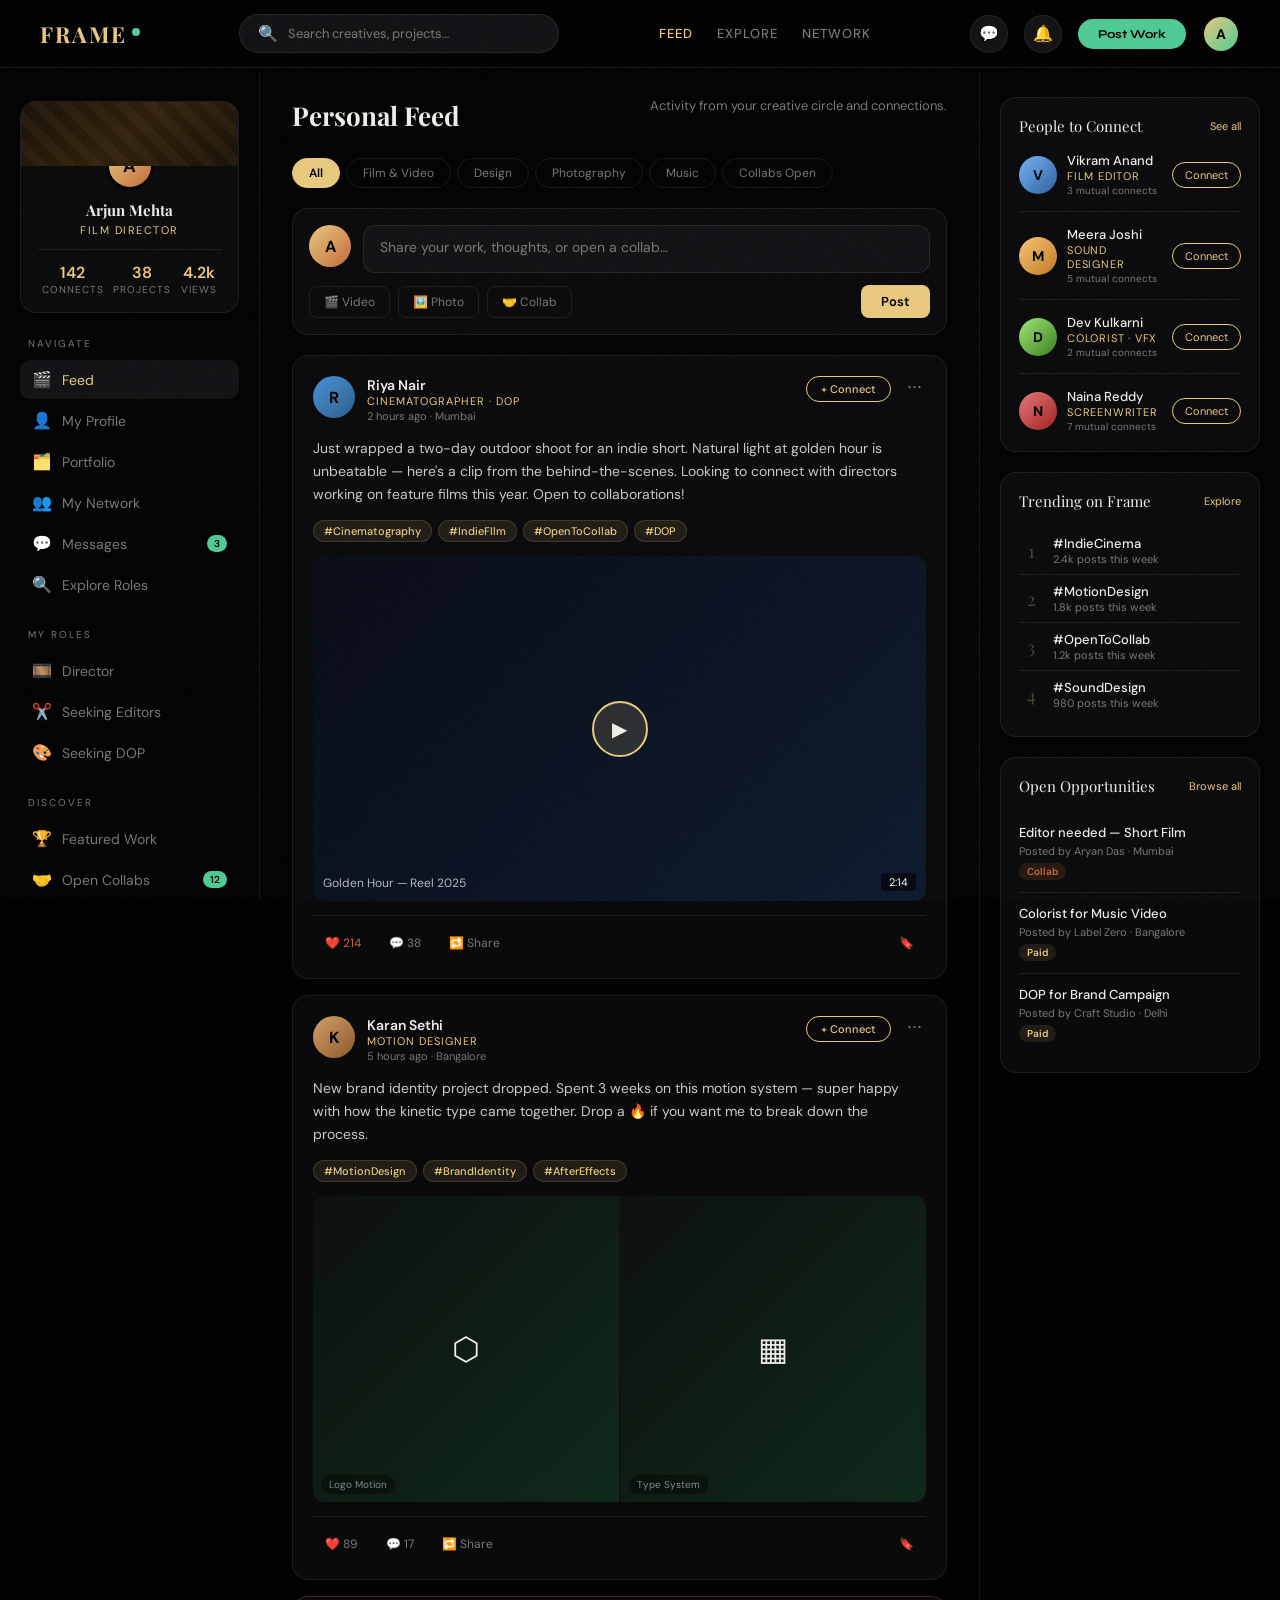
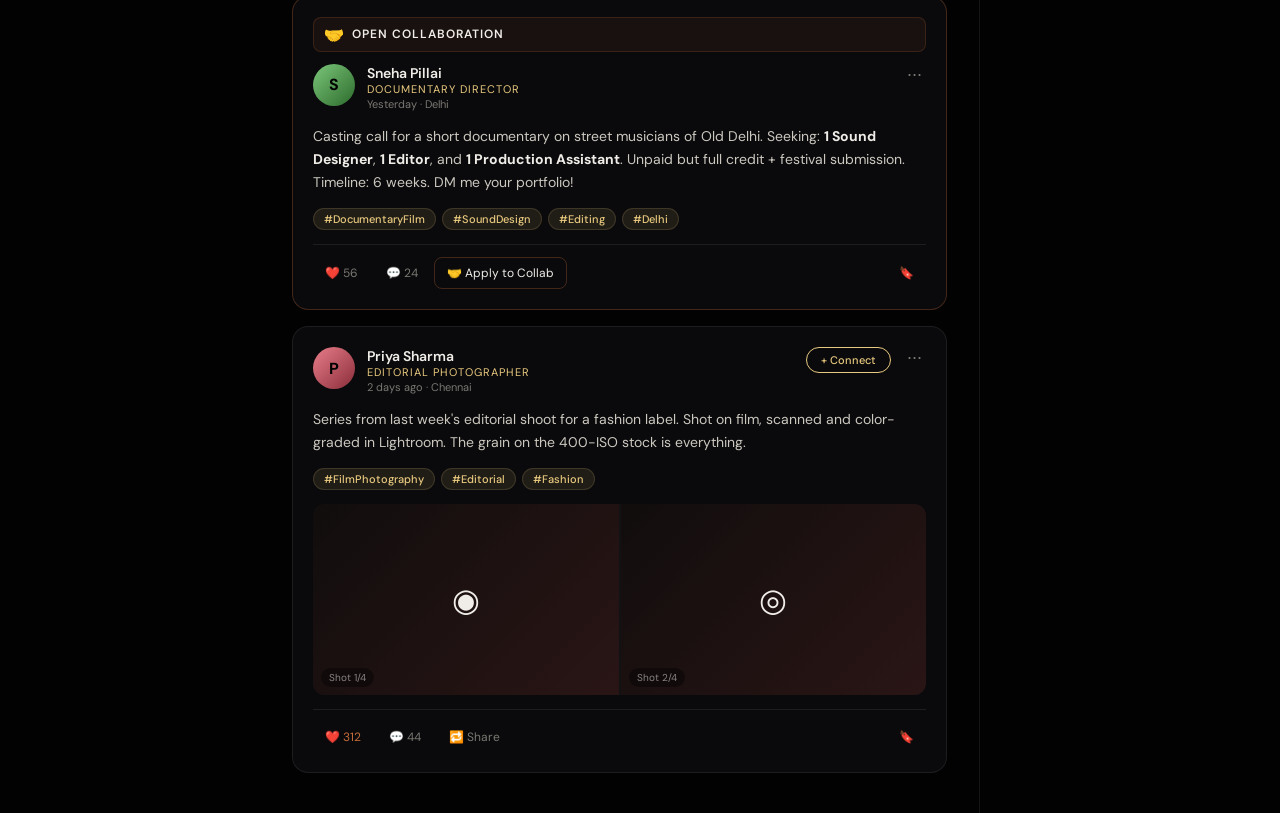
==== index.html @ fbd568b7 "Integrated unified HUD across Explore and Network pages, removed casting feature, and fixed visibili" ====
<!DOCTYPE html>
<html lang="en">
<head>
<meta charset="UTF-8">
<meta name="viewport" content="width=device-width, initial-scale=1.0">
    <title>Frame — Creative Network</title>
    
    <!-- Core Styles -->
    <link rel="stylesheet" href="css/global.css">
    <link rel="stylesheet" href="css/components/nav.css">
    <link rel="stylesheet" href="css/pages/index.css">
</head>
<body>

    <!-- Dynamic Navigation -->
    <div id="nav-placeholder"></div>

<!-- APP LAYOUT -->
<div class="app">

  <!-- LEFT SIDEBAR -->
  <aside class="sidebar">
    <div class="profile-card">
      <div class="profile-banner"></div>
      <div class="profile-info">
        <div class="profile-avatar-wrap">
          <div class="profile-avatar">A</div>
        </div>
        <div class="profile-name">Arjun Mehta</div>
        <div class="profile-role">Film Director</div>
        <div class="profile-stats">
          <div class="stat">
            <div class="stat-num">142</div>
            <div class="stat-label">Connects</div>
          </div>
          <div class="stat">
            <div class="stat-num">38</div>
            <div class="stat-label">Projects</div>
          </div>
          <div class="stat">
            <div class="stat-num">4.2k</div>
            <div class="stat-label">Views</div>
          </div>
        </div>
      </div>
    </div>

    <div class="sidebar-section">
      <div class="sidebar-title">Navigate</div>
      <div class="nav-link active"><span class="icon">🎬</span> Feed</div>
      <a href="profile-portfolio.html" class="nav-link"><span class="icon">👤</span> My Profile</a>
      <a href="explore.html" class="nav-link"><span class="icon">🗂️</span> Portfolio</a>
      <a href="network.html" class="nav-link"><span class="icon">👥</span> My Network</a>
      <a href="messages.html" class="nav-link"><span class="icon">💬</span> Messages <span class="badge">3</span></a>
      <a href="explore.html" class="nav-link"><span class="icon">🔍</span> Explore Roles</a>
    </div>

    <div class="sidebar-section">
      <div class="sidebar-title">My Roles</div>
      <div class="nav-link"><span class="icon">🎞️</span> Director</div>
      <div class="nav-link"><span class="icon">✂️</span> Seeking Editors</div>
      <div class="nav-link"><span class="icon">🎨</span> Seeking DOP</div>
    </div>

    <div class="sidebar-section">
      <div class="sidebar-title">Discover</div>
      <div class="nav-link"><span class="icon">🏆</span> Featured Work</div>
      <div class="nav-link"><span class="icon">🤝</span> Open Collabs <span class="badge">12</span></div>
      <div class="nav-link"><span class="icon">🌐</span> Communities</div>
    </div>
  </aside>

  <!-- MAIN FEED -->
  <main class="feed">
    <div class="feed-header">
      <h2 class="feed-title syne">Personal Feed</h2>
      <p class="feed-subtitle">Activity from your creative circle and connections.</p>
    </div>

    <div class="feed-filters">
      <button class="filter-btn active">All</button>
      <button class="filter-btn">Film & Video</button>
      <button class="filter-btn">Design</button>
      <button class="filter-btn">Photography</button>
      <button class="filter-btn">Music</button>
      <button class="filter-btn">Collabs Open</button>
    </div>

    <!-- COMPOSE -->
    <div class="compose-box">
      <div class="compose-top">
        <div class="post-avatar" style="background: linear-gradient(135deg, #e8c97e, #c46b3a);">A</div>
        <textarea class="compose-input" placeholder="Share your work, thoughts, or open a collab…"></textarea>
      </div>
      <div class="compose-actions">
        <button class="compose-action">🎬 Video</button>
        <button class="compose-action">🖼️ Photo</button>
        <button class="compose-action">🤝 Collab</button>
        <button class="post-btn">Post</button>
      </div>
    </div>

    <!-- POST 1 — Video -->
    <div class="post-card" style="animation-delay: 0.05s">
      <div class="post-header">
        <div class="post-avatar" style="background: linear-gradient(135deg, #4a90d9, #2c5f8a);">R</div>
        <div class="post-meta">
          <div class="post-author">Riya Nair</div>
          <div class="post-role">Cinematographer · DOP</div>
          <div class="post-time">2 hours ago · Mumbai</div>
        </div>
        <button class="connect-btn-sm">+ Connect</button>
        <button class="post-more">···</button>
      </div>
      <div class="post-text">
        Just wrapped a two-day outdoor shoot for an indie short. Natural light at golden hour is unbeatable — here's a clip from the behind-the-scenes. Looking to connect with directors working on feature films this year. Open to collaborations!
      </div>
      <div class="post-tags">
        <span class="tag">#Cinematography</span>
        <span class="tag">#IndieFIlm</span>
        <span class="tag">#OpenToCollab</span>
        <span class="tag">#DOP</span>
      </div>
      <div class="post-media">
        <div class="video-preview">
          <div class="play-btn">▶</div>
          <div class="video-duration">2:14</div>
          <div class="video-title">Golden Hour — Reel 2025</div>
        </div>
      </div>
      <div class="post-actions">
        <button class="action-btn liked">❤️ 214</button>
        <button class="action-btn">💬 38</button>
        <button class="action-btn">🔁 Share</button>
        <button class="action-btn" style="margin-left:auto">🔖</button>
      </div>
    </div>

    <!-- POST 2 — Photo grid -->
    <div class="post-card" style="animation-delay: 0.1s">
      <div class="post-header">
        <div class="post-avatar" style="background: linear-gradient(135deg, #d4a06a, #8b5a2b);">K</div>
        <div class="post-meta">
          <div class="post-author">Karan Sethi</div>
          <div class="post-role">Motion Designer</div>
          <div class="post-time">5 hours ago · Bangalore</div>
        </div>
        <button class="connect-btn-sm">+ Connect</button>
        <button class="post-more">···</button>
      </div>
      <div class="post-text">
        New brand identity project dropped. Spent 3 weeks on this motion system — super happy with how the kinetic type came together. Drop a 🔥 if you want me to break down the process.
      </div>
      <div class="post-tags">
        <span class="tag">#MotionDesign</span>
        <span class="tag">#BrandIdentity</span>
        <span class="tag">#AfterEffects</span>
      </div>
      <div class="post-media">
        <div class="media-grid-2">
          <div class="media-item design" style="aspect-ratio:1">
            <span>⬡</span>
            <span class="media-label">Logo Motion</span>
          </div>
          <div class="media-item design" style="aspect-ratio:1">
            <span>▦</span>
            <span class="media-label">Type System</span>
          </div>
        </div>
      </div>
      <div class="post-actions">
        <button class="action-btn">❤️ 89</button>
        <button class="action-btn">💬 17</button>
        <button class="action-btn">🔁 Share</button>
        <button class="action-btn" style="margin-left:auto">🔖</button>
      </div>
    </div>

    <!-- POST 3 — Collab Call -->
    <div class="post-card" style="animation-delay: 0.15s; border-color: rgba(196,107,58,0.3);">
      <div style="display:flex; align-items:center; gap:8px; margin-bottom:12px; padding: 6px 10px; background: rgba(196,107,58,0.08); border-radius: 8px; border: 1px solid rgba(196,107,58,0.2);">
        <span>🤝</span>
        <span style="font-size:12px; color: var(--accent2); font-weight:600; text-transform:uppercase; letter-spacing:1px;">Open Collaboration</span>
      </div>
      <div class="post-header">
        <div class="post-avatar" style="background: linear-gradient(135deg, #7bc67a, #2d6b2c);">S</div>
        <div class="post-meta">
          <div class="post-author">Sneha Pillai</div>
          <div class="post-role">Documentary Director</div>
          <div class="post-time">Yesterday · Delhi</div>
        </div>
        <button class="post-more">···</button>
      </div>
      <div class="post-text">
        Casting call for a short documentary on street musicians of Old Delhi. Seeking: <strong style="color:var(--text)">1 Sound Designer</strong>, <strong style="color:var(--text)">1 Editor</strong>, and <strong style="color:var(--text)">1 Production Assistant</strong>. Unpaid but full credit + festival submission. Timeline: 6 weeks. DM me your portfolio!
      </div>
      <div class="post-tags">
        <span class="tag">#DocumentaryFilm</span>
        <span class="tag">#SoundDesign</span>
        <span class="tag">#Editing</span>
        <span class="tag">#Delhi</span>
      </div>
      <div class="post-actions">
        <button class="action-btn">❤️ 56</button>
        <button class="action-btn">💬 24</button>
        <button class="action-btn" style="color: var(--accent2); border: 1px solid rgba(196,107,58,0.3); border-radius:8px;">🤝 Apply to Collab</button>
        <button class="action-btn" style="margin-left:auto">🔖</button>
      </div>
    </div>

    <!-- POST 4 — Photo -->
    <div class="post-card" style="animation-delay: 0.2s">
      <div class="post-header">
        <div class="post-avatar" style="background: linear-gradient(135deg, #e87e8a, #8b2d3a);">P</div>
        <div class="post-meta">
          <div class="post-author">Priya Sharma</div>
          <div class="post-role">Editorial Photographer</div>
          <div class="post-time">2 days ago · Chennai</div>
        </div>
        <button class="connect-btn-sm">+ Connect</button>
        <button class="post-more">···</button>
      </div>
      <div class="post-text">
        Series from last week's editorial shoot for a fashion label. Shot on film, scanned and color-graded in Lightroom. The grain on the 400-ISO stock is everything.
      </div>
      <div class="post-tags">
        <span class="tag">#FilmPhotography</span>
        <span class="tag">#Editorial</span>
        <span class="tag">#Fashion</span>
      </div>
      <div class="post-media">
        <div class="media-grid-2">
          <div class="media-item photo"><span>◉</span><span class="media-label">Shot 1/4</span></div>
          <div class="media-item photo"><span>◎</span><span class="media-label">Shot 2/4</span></div>
        </div>
      </div>
      <div class="post-actions">
        <button class="action-btn liked">❤️ 312</button>
        <button class="action-btn">💬 44</button>
        <button class="action-btn">🔁 Share</button>
        <button class="action-btn" style="margin-left:auto">🔖</button>
      </div>
    </div>

  </main>

  <!-- RIGHT PANEL -->
  <aside class="right-panel">

    <!-- Suggested Connections -->
    <div class="panel-card">
      <div class="panel-title">
        People to Connect <a>See all</a>
      </div>

      <div class="suggest-item">
        <div class="suggest-avatar" style="background: linear-gradient(135deg, #78b4f5, #2c5fa0);">V</div>
        <div class="suggest-info">
          <div class="suggest-name">Vikram Anand</div>
          <div class="suggest-role">Film Editor</div>
          <div class="suggest-mutual">3 mutual connects</div>
        </div>
        <button class="connect-btn">Connect</button>
      </div>

      <div class="suggest-item">
        <div class="suggest-avatar" style="background: linear-gradient(135deg, #f5c878, #c47820);">M</div>
        <div class="suggest-info">
          <div class="suggest-name">Meera Joshi</div>
          <div class="suggest-role">Sound Designer</div>
          <div class="suggest-mutual">5 mutual connects</div>
        </div>
        <button class="connect-btn">Connect</button>
      </div>

      <div class="suggest-item">
        <div class="suggest-avatar" style="background: linear-gradient(135deg, #a0e878, #3a8020);">D</div>
        <div class="suggest-info">
          <div class="suggest-name">Dev Kulkarni</div>
          <div class="suggest-role">Colorist · VFX</div>
          <div class="suggest-mutual">2 mutual connects</div>
        </div>
        <button class="connect-btn">Connect</button>
      </div>

      <div class="suggest-item">
        <div class="suggest-avatar" style="background: linear-gradient(135deg, #e87878, #a02020);">N</div>
        <div class="suggest-info">
          <div class="suggest-name">Naina Reddy</div>
          <div class="suggest-role">Screenwriter</div>
          <div class="suggest-mutual">7 mutual connects</div>
        </div>
        <button class="connect-btn">Connect</button>
      </div>

    </div>

    <!-- Trending -->
    <div class="panel-card">
      <div class="panel-title">
        Trending on Frame <a>Explore</a>
      </div>

      <div class="trend-item">
        <div class="trend-num">1</div>
        <div class="trend-info">
          <div class="trend-tag">#IndieCinema</div>
          <div class="trend-count">2.4k posts this week</div>
        </div>
      </div>
      <div class="trend-item">
        <div class="trend-num">2</div>
        <div class="trend-info">
          <div class="trend-tag">#MotionDesign</div>
          <div class="trend-count">1.8k posts this week</div>
        </div>
      </div>
      <div class="trend-item">
        <div class="trend-num">3</div>
        <div class="trend-info">
          <div class="trend-tag">#OpenToCollab</div>
          <div class="trend-count">1.2k posts this week</div>
        </div>
      </div>
      <div class="trend-item">
        <div class="trend-num">4</div>
        <div class="trend-info">
          <div class="trend-tag">#SoundDesign</div>
          <div class="trend-count">980 posts this week</div>
        </div>
      </div>
    </div>

    <!-- Opportunities -->
    <div class="panel-card">
      <div class="panel-title">
        Open Opportunities <a>Browse all</a>
      </div>

      <div class="opp-item">
        <div class="opp-title">Editor needed — Short Film</div>
        <div class="opp-meta">Posted by Aryan Das · Mumbai</div>
        <span class="opp-badge collab">Collab</span>
      </div>
      <div class="opp-item">
        <div class="opp-title">Colorist for Music Video</div>
        <div class="opp-meta">Posted by Label Zero · Bangalore</div>
        <span class="opp-badge hire">Paid</span>
      </div>
      <div class="opp-item">
        <div class="opp-title">DOP for Brand Campaign</div>
        <div class="opp-meta">Posted by Craft Studio · Delhi</div>
        <span class="opp-badge hire">Paid</span>
      </div>

    </div>

  </aside>

</div>

<script>
  // Filter buttons
  document.querySelectorAll('.filter-btn').forEach(btn => {
    btn.addEventListener('click', () => {
      document.querySelectorAll('.filter-btn').forEach(b => b.classList.remove('active'));
      btn.classList.add('active');
    });
  });

  // Connect buttons
  document.querySelectorAll('.connect-btn, .connect-btn-sm').forEach(btn => {
    btn.addEventListener('click', function() {
      if (this.textContent.trim() === 'Connect' || this.textContent.trim() === '+ Connect') {
        this.textContent = '✓ Connected';
        this.style.background = 'rgba(232,201,126,0.1)';
        this.style.color = 'var(--accent)';
        this.style.cursor = 'default';
      }
    });
  });

  // Like buttons
  document.querySelectorAll('.action-btn').forEach(btn => {
    if (btn.textContent.includes('❤️')) {
      btn.addEventListener('click', function() {
        this.classList.toggle('liked');
      });
    }
  });

  // Compose expand
  document.querySelector('.compose-input').addEventListener('focus', function() {
    this.style.height = '80px';
  });

  // Nav links
  document.querySelectorAll('.nav-link').forEach(link => {
    link.addEventListener('click', function() {
      document.querySelectorAll('.nav-link').forEach(l => l.classList.remove('active'));
      this.classList.add('active');
    });
  });
</script>
    <!-- Scripts -->
    <script src="js/components.js"></script>
</body>
</html>
---- css/global.css ----
/* Frame Global Styles — Cinematic Anti-Gravity Aesthetic */

@import url('https://fonts.googleapis.com/css2?family=Playfair+Display:ital,wght@0,400;0,700;1,400&family=DM+Sans:wght@300;400;500;600&family=Syne:wght@400;500;600;700&display=swap');

:root {
    /* Color Palette */
    --bg: #020203;
    --surface: #0a0a0c;
    --surface-light: #121215;
    --accent: #e8c97e; /* Gold */
    --accent-dim: rgba(232, 201, 126, 0.1);
    --accent-alt: #4ecb94; /* Emerald */
    --border: rgba(255, 255, 255, 0.08);
    --text: #f0ede8;
    --text-muted: #7a7872;
    
    /* Effects */
    --glass: rgba(2, 2, 3, 0.7);
    --blur: blur(20px);
}

* {
    margin: 0;
    padding: 0;
    box-sizing: border-box;
}

html {
    scroll-behavior: smooth;
    background-color: var(--bg);
}

body {
    font-family: 'DM Sans', sans-serif;
    background: var(--bg);
    color: var(--text);
    min-height: 100vh;
    overflow-x: hidden;
}

/* Global Noise Overlay */
body::before {
    content: "";
    position: fixed;
    top: 0;
    left: 0;
    width: 100vw;
    height: 100vh;
    background-image: url("data:image/svg+xml,%3Csvg viewBox='0 0 400 400' xmlns='http://www.w3.org/2000/svg'%3E%3Cfilter id='noiseFilter'%3E%3CfeTurbulence type='fractalNoise' baseFrequency='0.8' numOctaves='3' stitchTiles='stitch'/%3E%3C/filter%3E%3Crect width='100%25' height='100%25' filter='url(%23noiseFilter)'/%3E%3C/svg%3E");
    opacity: 0.03;
    pointer-events: none;
    z-index: 10000;
}

/* Typography Helpers */
h1, h2, h3, .logo {
    font-family: 'Playfair Display', serif;
}

.syne {
    font-family: 'Syne', sans-serif;
}

/* Scrollbar */
::-webkit-scrollbar {
    width: 6px;
}

::-webkit-scrollbar-track {
    background: transparent;
}

::-webkit-scrollbar-thumb {
    background: var(--border);
    border-radius: 10px;
}

::-webkit-scrollbar-thumb:hover {
    background: var(--text-muted);
}
---- css/components/nav.css ----
/* Frame Navigation Styles — Cinematic Anti-Gravity Aesthetic */

.glass-nav {
    position: fixed;
    top: 0;
    left: 0;
    right: 0;
    z-index: 1000;
    padding: 14px 40px;
    background: var(--glass);
    backdrop-filter: var(--blur);
    -webkit-backdrop-filter: var(--blur);
    border-bottom: 1px solid var(--border);
    transition: all 0.3s ease;
}

.nav-container {
    max-width: 1400px;
    margin: 0 auto;
    display: flex;
    align-items: center;
    justify-content: space-between;
}

.logo {
    font-size: 22px;
    font-weight: 700;
    color: var(--accent);
    text-decoration: none;
    letter-spacing: 2px;
    text-transform: uppercase;
    display: flex;
    align-items: center;
    font-family: 'Playfair Display', serif;
}

.logo span {
    width: 8px;
    height: 8px;
    background: var(--accent-alt);
    border-radius: 50%;
    margin-left: 5px;
    margin-bottom: 3px;
}

.nav-search {
    display: flex;
    align-items: center;
    gap: 10px;
    background: var(--surface-light);
    border: 1px solid var(--border);
    border-radius: 100px;
    padding: 8px 18px;
    width: 320px;
    transition: all 0.3s ease;
}

.nav-search:focus-within {
    border-color: var(--accent);
    width: 380px;
}

.nav-search input {
    background: none;
    border: none;
    outline: none;
    color: var(--text);
    font-family: 'DM Sans', sans-serif;
    font-size: 13px;
    width: 100%;
}

.nav-search input::placeholder {
    color: var(--text-muted);
}

.nav-links {
    display: flex;
    gap: 24px;
}

.nav-item {
    text-decoration: none;
    color: var(--text-muted);
    font-size: 13px;
    font-weight: 500;
    transition: all 0.3s ease;
    letter-spacing: 1px;
    text-transform: uppercase;
}

.nav-item:hover, .nav-item.active {
    color: var(--text);
}

.nav-item.active {
    color: var(--accent);
}

.nav-actions {
    display: flex;
    align-items: center;
    gap: 16px;
}

.nav-icon {
    width: 38px;
    height: 38px;
    border-radius: 50%;
    background: var(--surface-light);
    border: 1px solid var(--border);
    display: flex;
    align-items: center;
    justify-content: center;
    cursor: pointer;
    transition: all 0.2s;
    font-size: 16px;
}

.nav-icon:hover {
    border-color: var(--accent);
    transform: translateY(-2px);
}

.btn-primary {
    padding: 8px 20px;
    background: var(--accent-alt);
    color: #000;
    border: none;
    border-radius: 100px;
    font-family: 'Syne', sans-serif;
    font-size: 12px;
    font-weight: 700;
    cursor: pointer;
    transition: all 0.2s;
}

.btn-primary:hover {
    opacity: 0.9;
    transform: scale(1.02);
}

.avatar-sm {
    width: 38px;
    height: 38px;
    border-radius: 50%;
    background: linear-gradient(135deg, var(--accent), var(--accent-alt));
    border: 2px solid var(--bg);
    display: flex;
    align-items: center;
    justify-content: center;
    font-size: 14px;
    font-weight: 700;
    color: #000;
    cursor: pointer;
}

@media (max-width: 1100px) {
    .nav-search {
        width: 200px;
    }
}

@media (max-width: 850px) {
    .nav-links {
        display: none;
    }
    .nav-search {
        display: none;
    }
}

@media (max-width: 480px) {
    .glass-nav {
        padding: 12px 20px;
    }
    .btn-primary {
        display: none;
    }
}
---- css/pages/index.css ----
/* InFrame Index Page Styles */

.app {
    display: grid;
    grid-template-columns: 260px 1fr 300px;
    gap: 0;
    max-width: 1400px;
    margin: 0 auto;
    padding-top: 73px;
    min-height: 100vh;
}

/* LEFT SIDEBAR */
.sidebar {
    padding: 28px 20px;
    border-right: 1px solid var(--border);
    position: sticky;
    top: 73px;
    height: calc(100vh - 73px);
    overflow-y: auto;
}

.profile-card {
    background: var(--surface);
    border: 1px solid var(--border);
    border-radius: 16px;
    overflow: hidden;
    margin-bottom: 24px;
}

.profile-banner {
    height: 64px;
    background: linear-gradient(135deg, #1a1208, #2d1f0a, #1a1208);
    position: relative;
    overflow: hidden;
}

.profile-banner::after {
    content: '';
    position: absolute;
    inset: 0;
    background: repeating-linear-gradient(
      45deg,
      transparent,
      transparent 10px,
      rgba(232,201,126,0.04) 10px,
      rgba(232,201,126,0.04) 20px
    );
}

.profile-info {
    padding: 0 16px 16px;
    text-align: center;
}

.profile-avatar-wrap {
    margin-top: -24px;
    margin-bottom: 10px;
}

.profile-avatar {
    width: 48px; height: 48px;
    border-radius: 50%;
    background: linear-gradient(135deg, var(--accent), var(--accent2, #c46b3a));
    display: flex; align-items: center; justify-content: center;
    font-size: 18px; font-weight: 700; color: #000;
    border: 3px solid var(--bg);
    margin: 0 auto;
}

.profile-name {
    font-family: 'Playfair Display', serif;
    font-size: 15px;
    font-weight: 700;
    margin-bottom: 3px;
}

.profile-role {
    font-size: 11px;
    color: var(--accent);
    text-transform: uppercase;
    letter-spacing: 1.5px;
    margin-bottom: 12px;
}

.profile-stats {
    display: flex;
    justify-content: space-around;
    border-top: 1px solid var(--border);
    padding-top: 12px;
    margin-top: 8px;
}

.stat { text-align: center; }
.stat-num { font-size: 16px; font-weight: 600; color: var(--accent); }
.stat-label { font-size: 10px; color: var(--muted, var(--text-muted)); text-transform: uppercase; letter-spacing: 1px; }

.sidebar-section { margin-bottom: 24px; }

.sidebar-title {
    font-size: 10px;
    text-transform: uppercase;
    letter-spacing: 2px;
    color: var(--muted, var(--text-muted));
    margin-bottom: 10px;
    padding-left: 8px;
}

.nav-link {
    display: flex;
    align-items: center;
    gap: 10px;
    padding: 9px 12px;
    border-radius: 10px;
    cursor: pointer;
    transition: all 0.15s;
    font-size: 14px;
    color: var(--muted, var(--text-muted));
    margin-bottom: 2px;
    text-decoration: none;
}

.nav-link:hover, .nav-link.active {
    background: var(--surface-light, #121215);
    color: var(--text);
}

.nav-link.active { color: var(--accent); }
.nav-link .icon { font-size: 16px; width: 20px; text-align: center; }

.badge {
    margin-left: auto;
    background: var(--accent-alt, #4ecb94);
    color: #000;
    font-size: 10px;
    font-weight: 600;
    padding: 2px 7px;
    border-radius: 100px;
}

/* MAIN FEED */
.feed { padding: 24px 32px; border-right: 1px solid var(--border); }

.feed-header {
    display: flex;
    align-items: center;
    justify-content: space-between;
    margin-bottom: 20px;
}

.feed-title {
    font-family: 'Playfair Display', serif;
    font-size: 26px;
    margin-bottom: 4px;
}

.feed-subtitle {
    font-size: 13px;
    color: var(--text-muted);
    margin-bottom: 24px;
}

.feed-filters {
    display: flex;
    gap: 6px;
    margin-bottom: 20px;
}

.filter-btn {
    padding: 6px 16px;
    border-radius: 100px;
    border: 1px solid var(--border);
    background: none;
    color: var(--muted, var(--text-muted));
    font-family: 'DM Sans', sans-serif;
    font-size: 12px;
    cursor: pointer;
    transition: all 0.15s;
}

.filter-btn:hover { border-color: var(--accent); color: var(--accent); }
.filter-btn.active { background: var(--accent); color: #000; border-color: var(--accent); font-weight: 600; }

/* COMPOSE */
.compose-box {
    background: var(--surface);
    border: 1px solid var(--border);
    border-radius: 16px;
    padding: 16px;
    margin-bottom: 20px;
}

.compose-top {
    display: flex;
    gap: 12px;
    align-items: flex-start;
    margin-bottom: 12px;
}

.compose-input {
    flex: 1;
    background: var(--surface-light, #121215);
    border: 1px solid var(--border);
    border-radius: 12px;
    padding: 12px 16px;
    color: var(--text);
    font-family: 'DM Sans', sans-serif;
    font-size: 14px;
    resize: none;
    outline: none;
    height: 48px;
    transition: height 0.2s, border-color 0.2s;
}

.compose-input:focus {
    height: 80px;
    border-color: rgba(232,201,126,0.3);
}

.compose-input::placeholder { color: var(--muted, var(--text-muted)); }

.compose-actions {
    display: flex;
    gap: 8px;
    align-items: center;
}

.compose-action {
    display: flex;
    align-items: center;
    gap: 6px;
    padding: 7px 14px;
    border-radius: 8px;
    border: 1px solid var(--border);
    background: none;
    color: var(--muted, var(--text-muted));
    font-size: 12px;
    font-family: 'DM Sans', sans-serif;
    cursor: pointer;
    transition: all 0.15s;
}

.compose-action:hover { border-color: var(--accent); color: var(--accent); }

.post-btn {
    margin-left: auto;
    padding: 8px 20px;
    border-radius: 8px;
    background: var(--accent);
    border: none;
    color: #000;
    font-family: 'DM Sans', sans-serif;
    font-size: 13px;
    font-weight: 600;
    cursor: pointer;
    transition: opacity 0.15s;
}

.post-btn:hover { opacity: 0.85; }

/* POST CARD */
.post-card {
    background: var(--surface);
    border: 1px solid var(--border);
    border-radius: 16px;
    padding: 20px;
    margin-bottom: 16px;
    transition: border-color 0.2s;
    animation: fadeUp 0.4s ease both;
}

@keyframes fadeUp {
    from { opacity: 0; transform: translateY(16px); }
    to { opacity: 1; transform: translateY(0); }
}

.post-card:hover { border-color: rgba(232,201,126,0.2); }

.post-header {
    display: flex;
    gap: 12px;
    align-items: flex-start;
    margin-bottom: 14px;
}

.post-avatar {
    width: 42px; height: 42px;
    border-radius: 50%;
    flex-shrink: 0;
    display: flex; align-items: center; justify-content: center;
    font-size: 16px; font-weight: 700;
    color: #000;
    cursor: pointer;
}

.post-meta { flex: 1; }

.post-author {
    font-weight: 600;
    font-size: 14px;
    cursor: pointer;
}

.post-author:hover { color: var(--accent); }

.post-role {
    font-size: 11px;
    color: var(--accent);
    text-transform: uppercase;
    letter-spacing: 1px;
}

.post-time { font-size: 11px; color: var(--muted, var(--text-muted)); margin-top: 1px; }

.post-more {
    background: none; border: none; color: var(--muted, var(--text-muted));
    cursor: pointer; font-size: 18px; padding: 0 4px;
}

.connect-btn-sm {
    padding: 5px 14px;
    border-radius: 100px;
    border: 1px solid var(--accent);
    background: none;
    color: var(--accent);
    font-size: 11px;
    font-family: 'DM Sans', sans-serif;
    font-weight: 500;
    cursor: pointer;
    transition: all 0.15s;
    white-space: nowrap;
}

.connect-btn-sm:hover { background: var(--accent); color: #000; }

.post-text {
    font-size: 14px;
    line-height: 1.65;
    color: #ccc8c0;
    margin-bottom: 14px;
}

.post-tags {
    display: flex;
    flex-wrap: wrap;
    gap: 6px;
    margin-bottom: 14px;
}

.tag {
    padding: 3px 10px;
    border-radius: 100px;
    background: var(--accent-dim, rgba(232,201,126,0.1));
    color: var(--accent);
    font-size: 11px;
    font-weight: 500;
    border: 1px solid rgba(232,201,126,0.15);
}

/* MEDIA GRID */
.post-media {
    border-radius: 12px;
    overflow: hidden;
    margin-bottom: 14px;
    background: var(--surface-light, #121215);
}

.media-grid-2 {
    display: grid;
    grid-template-columns: 1fr 1fr;
    gap: 2px;
}

.media-item {
    aspect-ratio: 16/10;
    display: flex;
    align-items: center;
    justify-content: center;
    font-size: 32px;
    position: relative;
    overflow: hidden;
}

.media-item.film { background: linear-gradient(135deg, #0d1117, #1a2035); }
.media-item.photo { background: linear-gradient(135deg, #110d0d, #2a1515); }
.media-item.design { background: linear-gradient(135deg, #0d110f, #0f2a1a); }
.media-item.music { background: linear-gradient(135deg, #12100d, #281e0a); }

.media-label {
    position: absolute;
    bottom: 8px; left: 8px;
    font-size: 10px;
    color: rgba(255,255,255,0.5);
    background: rgba(0,0,0,0.4);
    padding: 3px 8px;
    border-radius: 100px;
}

/* VIDEO PREVIEW */
.video-preview {
    aspect-ratio: 16/9;
    background: linear-gradient(135deg, #080c16, #0d1a2e);
    display: flex;
    align-items: center;
    justify-content: center;
    position: relative;
    cursor: pointer;
}

.play-btn {
    width: 56px; height: 56px;
    border-radius: 50%;
    background: rgba(232,201,126,0.15);
    border: 2px solid var(--accent);
    display: flex; align-items: center; justify-content: center;
    font-size: 20px;
    transition: all 0.2s;
}

.video-preview:hover .play-btn {
    background: var(--accent);
    color: #000;
    transform: scale(1.05);
}

.video-duration {
    position: absolute;
    bottom: 10px; right: 10px;
    background: rgba(0,0,0,0.6);
    color: #fff;
    font-size: 11px;
    padding: 2px 8px;
    border-radius: 4px;
}

.video-title {
    position: absolute;
    bottom: 10px; left: 10px;
    font-size: 12px;
    color: rgba(255,255,255,0.7);
    max-width: 60%;
}

/* POST ACTIONS */
.post-actions {
    display: flex;
    gap: 4px;
    padding-top: 12px;
    border-top: 1px solid var(--border);
}

.action-btn {
    display: flex;
    align-items: center;
    gap: 6px;
    padding: 7px 12px;
    border-radius: 8px;
    border: none;
    background: none;
    color: var(--muted, var(--text-muted));
    font-family: 'DM Sans', sans-serif;
    font-size: 12px;
    cursor: pointer;
    transition: all 0.15s;
}

.action-btn:hover { background: var(--surface-light, #121215); color: var(--text); }
.action-btn.liked { color: var(--accent2, #c46b3a); }

/* RIGHT PANEL */
.right-panel { padding: 24px 20px; }

.panel-card {
    background: var(--surface);
    border: 1px solid var(--border);
    border-radius: 16px;
    padding: 18px;
    margin-bottom: 20px;
}

.panel-title {
    font-family: 'Playfair Display', serif;
    font-size: 15px;
    margin-bottom: 16px;
    display: flex;
    align-items: center;
    justify-content: space-between;
}

.panel-title a {
    font-family: 'DM Sans', sans-serif;
    font-size: 11px;
    color: var(--accent);
    text-decoration: none;
    cursor: pointer;
}

/* SUGGEST CARD */
.suggest-item {
    display: flex;
    align-items: center;
    gap: 10px;
    margin-bottom: 14px;
    padding-bottom: 14px;
    border-bottom: 1px solid var(--border);
}

.suggest-item:last-child { margin-bottom: 0; padding-bottom: 0; border-bottom: none; }

.suggest-avatar {
    width: 38px; height: 38px;
    border-radius: 50%;
    display: flex; align-items: center; justify-content: center;
    font-size: 14px; font-weight: 700; color: #000;
    flex-shrink: 0;
}

.suggest-info { flex: 1; min-width: 0; }
.suggest-name { font-size: 13px; font-weight: 500; white-space: nowrap; overflow: hidden; text-overflow: ellipsis; }
.suggest-role { font-size: 11px; color: var(--accent); text-transform: uppercase; letter-spacing: 0.8px; }
.suggest-mutual { font-size: 10px; color: var(--muted, var(--text-muted)); margin-top: 1px; }

.connect-btn {
    padding: 5px 12px;
    border-radius: 100px;
    border: 1px solid var(--accent);
    background: none;
    color: var(--accent);
    font-size: 11px;
    font-family: 'DM Sans', sans-serif;
    cursor: pointer;
    transition: all 0.15s;
    white-space: nowrap;
}

.connect-btn:hover { background: var(--accent); color: #000; font-weight: 600; }

/* TRENDING */
.trend-item {
    display: flex;
    align-items: center;
    gap: 10px;
    padding: 8px 0;
    cursor: pointer;
    border-bottom: 1px solid var(--border);
}

.trend-item:last-child { border-bottom: none; }

.trend-num {
    font-family: 'Playfair Display', serif;
    font-size: 18px;
    color: rgba(232,201,126,0.3);
    width: 24px;
    text-align: center;
}

.trend-info { flex: 1; }
.trend-tag { font-size: 13px; font-weight: 500; }
.trend-tag:hover { color: var(--accent); }
.trend-count { font-size: 11px; color: var(--muted, var(--text-muted)); }

/* OPPORTUNITIES */
.opp-item {
    padding: 12px 0;
    border-bottom: 1px solid var(--border);
    cursor: pointer;
}

.opp-item:last-child { border-bottom: none; }
.opp-item:hover .opp-title { color: var(--accent); }

.opp-title { font-size: 13px; font-weight: 500; margin-bottom: 3px; }
.opp-meta { font-size: 11px; color: var(--muted, var(--text-muted)); }
.opp-badge {
    display: inline-block;
    padding: 2px 8px;
    border-radius: 100px;
    font-size: 10px;
    font-weight: 600;
    margin-top: 5px;
}

.opp-badge.collab { background: rgba(196,107,58,0.15); color: var(--accent2, #c46b3a); }
.opp-badge.hire { background: rgba(232,201,126,0.1); color: var(--accent); }

/* RESPONSIVE */
@media (max-width: 1100px) {
    .app { grid-template-columns: 220px 1fr; }
    .right-panel { display: none; }
}

@media (max-width: 700px) {
    .app { grid-template-columns: 1fr; }
    .sidebar { display: none; }
    .feed { padding: 16px; }
}
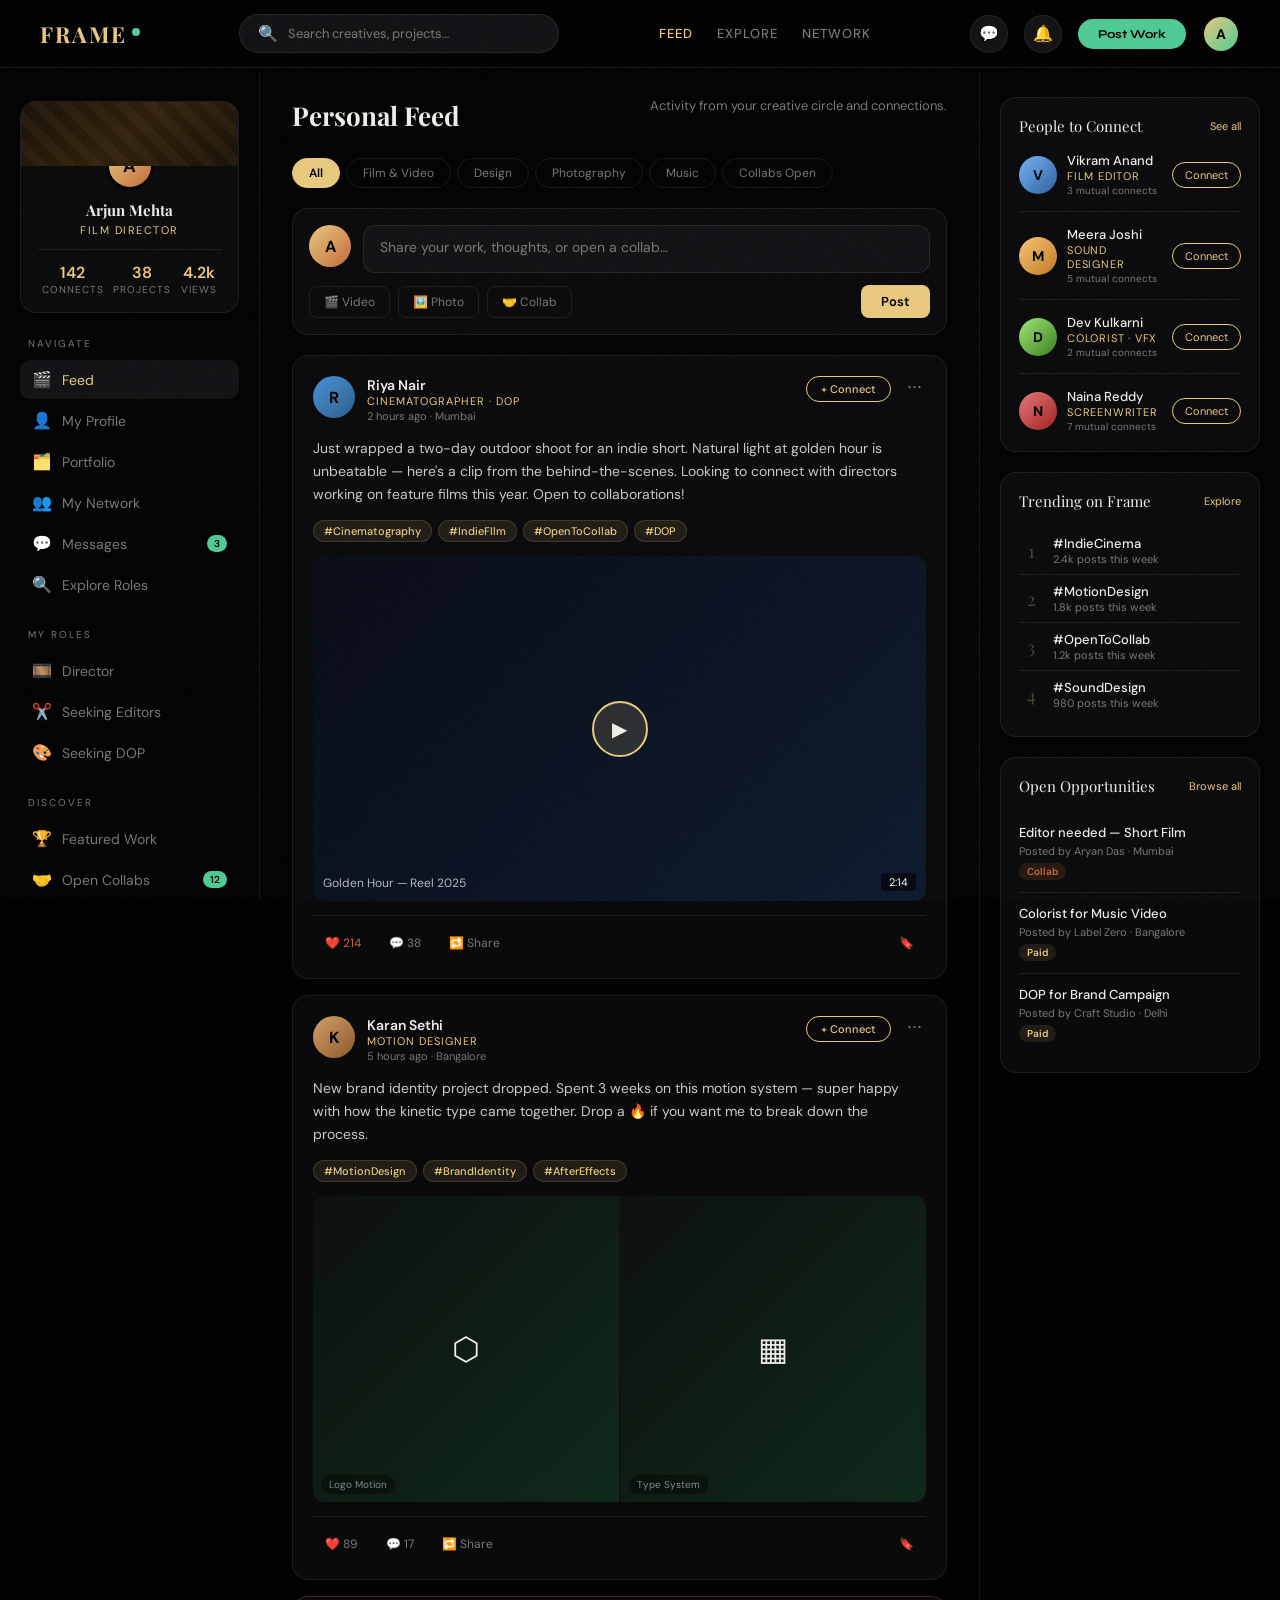
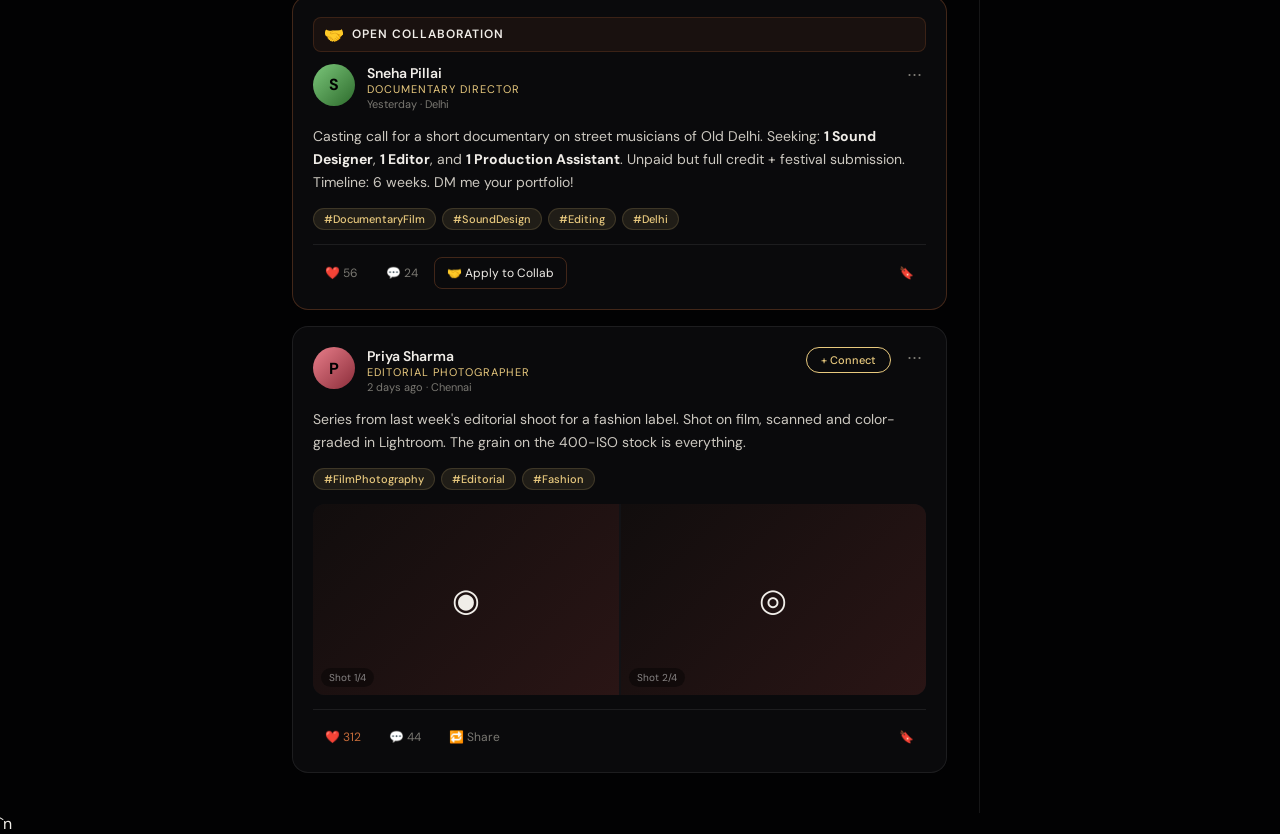
==== commit 3587e7df: "feat: Full portfolio overlay on profiles, page transitions, masonry explore, profile renaming & diff" ====
--- a/index.html
+++ b/index.html
@@ -48,7 +48,7 @@
     <div class="sidebar-section">
       <div class="sidebar-title">Navigate</div>
       <div class="nav-link active"><span class="icon">🎬</span> Feed</div>
-      <a href="profile-portfolio.html" class="nav-link"><span class="icon">👤</span> My Profile</a>
+      <a href="myprofile.html" class="nav-link"><span class="icon">👤</span> My Profile</a>
       <a href="explore.html" class="nav-link"><span class="icon">🗂️</span> Portfolio</a>
       <a href="network.html" class="nav-link"><span class="icon">👥</span> My Network</a>
       <a href="messages.html" class="nav-link"><span class="icon">💬</span> Messages <span class="badge">3</span></a>
@@ -404,5 +404,5 @@
 </script>
     <!-- Scripts -->
     <script src="js/components.js"></script>
-</body>
+    <script src="js/transitions.js"></script>`n</body>
 </html>
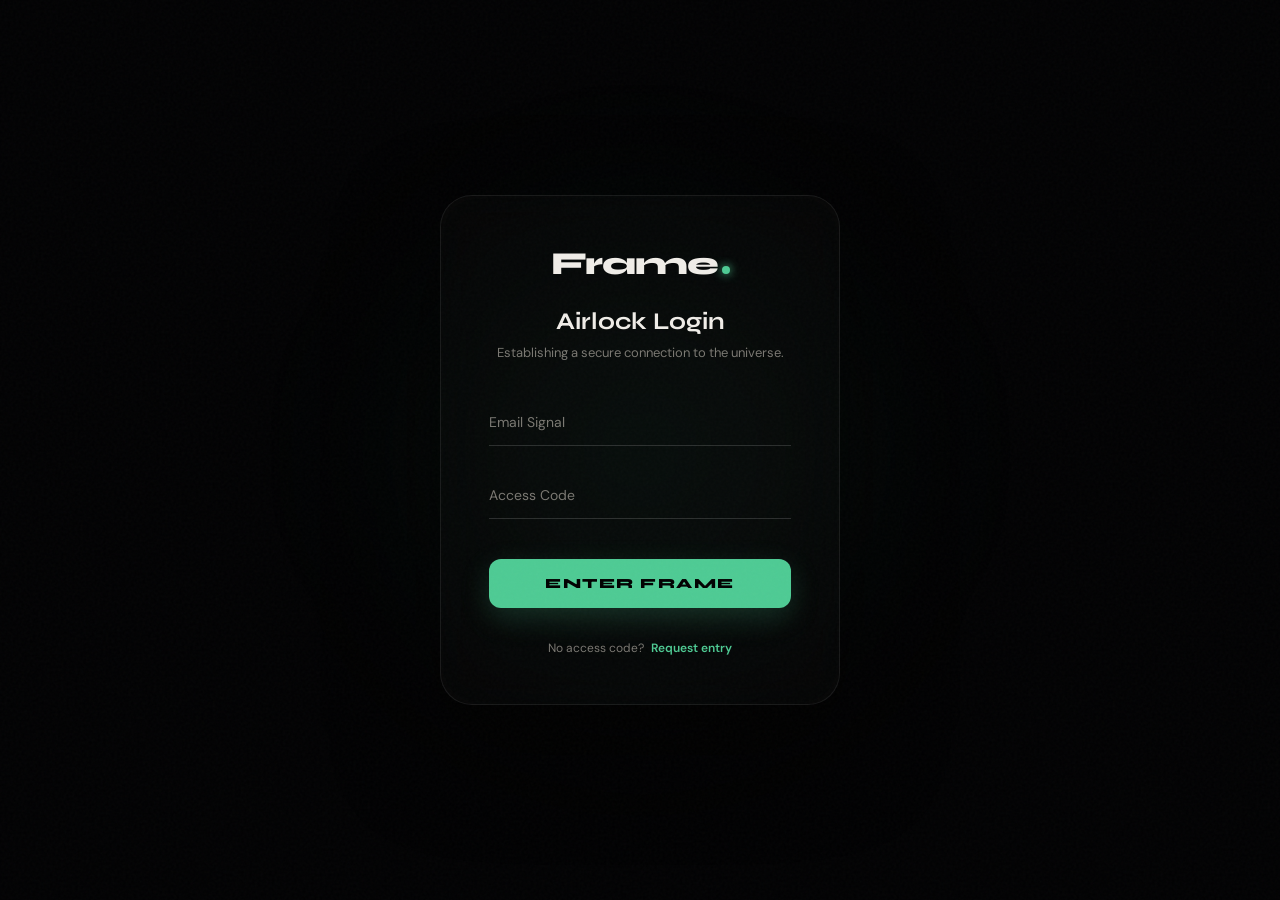
==== commit 409f5d0a: "Wired up dynamic feed and mock posts" ====
--- a/index.html
+++ b/index.html
@@ -9,6 +9,7 @@
     <link rel="stylesheet" href="css/global.css">
     <link rel="stylesheet" href="css/components/nav.css">
     <link rel="stylesheet" href="css/pages/index.css">
+    <script src="js/guard.js"></script>
 </head>
 <body>
 
@@ -49,7 +50,7 @@
       <div class="sidebar-title">Navigate</div>
       <div class="nav-link active"><span class="icon">🎬</span> Feed</div>
       <a href="myprofile.html" class="nav-link"><span class="icon">👤</span> My Profile</a>
-      <a href="explore.html" class="nav-link"><span class="icon">🗂️</span> Portfolio</a>
+      <a href="portfolio.html" class="nav-link"><span class="icon">🗂️</span> Portfolio</a>
       <a href="network.html" class="nav-link"><span class="icon">👥</span> My Network</a>
       <a href="messages.html" class="nav-link"><span class="icon">💬</span> Messages <span class="badge">3</span></a>
       <a href="explore.html" class="nav-link"><span class="icon">🔍</span> Explore Roles</a>
@@ -100,147 +101,11 @@
       </div>
     </div>
 
-    <!-- POST 1 — Video -->
-    <div class="post-card" style="animation-delay: 0.05s">
-      <div class="post-header">
-        <div class="post-avatar" style="background: linear-gradient(135deg, #4a90d9, #2c5f8a);">R</div>
-        <div class="post-meta">
-          <div class="post-author">Riya Nair</div>
-          <div class="post-role">Cinematographer · DOP</div>
-          <div class="post-time">2 hours ago · Mumbai</div>
-        </div>
-        <button class="connect-btn-sm">+ Connect</button>
-        <button class="post-more">···</button>
-      </div>
-      <div class="post-text">
-        Just wrapped a two-day outdoor shoot for an indie short. Natural light at golden hour is unbeatable — here's a clip from the behind-the-scenes. Looking to connect with directors working on feature films this year. Open to collaborations!
-      </div>
-      <div class="post-tags">
-        <span class="tag">#Cinematography</span>
-        <span class="tag">#IndieFIlm</span>
-        <span class="tag">#OpenToCollab</span>
-        <span class="tag">#DOP</span>
-      </div>
-      <div class="post-media">
-        <div class="video-preview">
-          <div class="play-btn">▶</div>
-          <div class="video-duration">2:14</div>
-          <div class="video-title">Golden Hour — Reel 2025</div>
-        </div>
-      </div>
-      <div class="post-actions">
-        <button class="action-btn liked">❤️ 214</button>
-        <button class="action-btn">💬 38</button>
-        <button class="action-btn">🔁 Share</button>
-        <button class="action-btn" style="margin-left:auto">🔖</button>
-      </div>
-    </div>
-
-    <!-- POST 2 — Photo grid -->
-    <div class="post-card" style="animation-delay: 0.1s">
-      <div class="post-header">
-        <div class="post-avatar" style="background: linear-gradient(135deg, #d4a06a, #8b5a2b);">K</div>
-        <div class="post-meta">
-          <div class="post-author">Karan Sethi</div>
-          <div class="post-role">Motion Designer</div>
-          <div class="post-time">5 hours ago · Bangalore</div>
-        </div>
-        <button class="connect-btn-sm">+ Connect</button>
-        <button class="post-more">···</button>
-      </div>
-      <div class="post-text">
-        New brand identity project dropped. Spent 3 weeks on this motion system — super happy with how the kinetic type came together. Drop a 🔥 if you want me to break down the process.
-      </div>
-      <div class="post-tags">
-        <span class="tag">#MotionDesign</span>
-        <span class="tag">#BrandIdentity</span>
-        <span class="tag">#AfterEffects</span>
-      </div>
-      <div class="post-media">
-        <div class="media-grid-2">
-          <div class="media-item design" style="aspect-ratio:1">
-            <span>⬡</span>
-            <span class="media-label">Logo Motion</span>
-          </div>
-          <div class="media-item design" style="aspect-ratio:1">
-            <span>▦</span>
-            <span class="media-label">Type System</span>
-          </div>
-        </div>
-      </div>
-      <div class="post-actions">
-        <button class="action-btn">❤️ 89</button>
-        <button class="action-btn">💬 17</button>
-        <button class="action-btn">🔁 Share</button>
-        <button class="action-btn" style="margin-left:auto">🔖</button>
-      </div>
-    </div>
-
-    <!-- POST 3 — Collab Call -->
-    <div class="post-card" style="animation-delay: 0.15s; border-color: rgba(196,107,58,0.3);">
-      <div style="display:flex; align-items:center; gap:8px; margin-bottom:12px; padding: 6px 10px; background: rgba(196,107,58,0.08); border-radius: 8px; border: 1px solid rgba(196,107,58,0.2);">
-        <span>🤝</span>
-        <span style="font-size:12px; color: var(--accent2); font-weight:600; text-transform:uppercase; letter-spacing:1px;">Open Collaboration</span>
-      </div>
-      <div class="post-header">
-        <div class="post-avatar" style="background: linear-gradient(135deg, #7bc67a, #2d6b2c);">S</div>
-        <div class="post-meta">
-          <div class="post-author">Sneha Pillai</div>
-          <div class="post-role">Documentary Director</div>
-          <div class="post-time">Yesterday · Delhi</div>
-        </div>
-        <button class="post-more">···</button>
-      </div>
-      <div class="post-text">
-        Casting call for a short documentary on street musicians of Old Delhi. Seeking: <strong style="color:var(--text)">1 Sound Designer</strong>, <strong style="color:var(--text)">1 Editor</strong>, and <strong style="color:var(--text)">1 Production Assistant</strong>. Unpaid but full credit + festival submission. Timeline: 6 weeks. DM me your portfolio!
-      </div>
-      <div class="post-tags">
-        <span class="tag">#DocumentaryFilm</span>
-        <span class="tag">#SoundDesign</span>
-        <span class="tag">#Editing</span>
-        <span class="tag">#Delhi</span>
-      </div>
-      <div class="post-actions">
-        <button class="action-btn">❤️ 56</button>
-        <button class="action-btn">💬 24</button>
-        <button class="action-btn" style="color: var(--accent2); border: 1px solid rgba(196,107,58,0.3); border-radius:8px;">🤝 Apply to Collab</button>
-        <button class="action-btn" style="margin-left:auto">🔖</button>
-      </div>
-    </div>
-
-    <!-- POST 4 — Photo -->
-    <div class="post-card" style="animation-delay: 0.2s">
-      <div class="post-header">
-        <div class="post-avatar" style="background: linear-gradient(135deg, #e87e8a, #8b2d3a);">P</div>
-        <div class="post-meta">
-          <div class="post-author">Priya Sharma</div>
-          <div class="post-role">Editorial Photographer</div>
-          <div class="post-time">2 days ago · Chennai</div>
-        </div>
-        <button class="connect-btn-sm">+ Connect</button>
-        <button class="post-more">···</button>
-      </div>
-      <div class="post-text">
-        Series from last week's editorial shoot for a fashion label. Shot on film, scanned and color-graded in Lightroom. The grain on the 400-ISO stock is everything.
-      </div>
-      <div class="post-tags">
-        <span class="tag">#FilmPhotography</span>
-        <span class="tag">#Editorial</span>
-        <span class="tag">#Fashion</span>
-      </div>
-      <div class="post-media">
-        <div class="media-grid-2">
-          <div class="media-item photo"><span>◉</span><span class="media-label">Shot 1/4</span></div>
-          <div class="media-item photo"><span>◎</span><span class="media-label">Shot 2/4</span></div>
-        </div>
-      </div>
-      <div class="post-actions">
-        <button class="action-btn liked">❤️ 312</button>
-        <button class="action-btn">💬 44</button>
-        <button class="action-btn">🔁 Share</button>
-        <button class="action-btn" style="margin-left:auto">🔖</button>
-      </div>
-    </div>
+    <!-- DYNAMIC FEED CONTAINER -->
+    <div id="feed-container"></div>
+
+    <!-- POST 1 — Video (Removed and handled by feed.js) -->
+    <!-- Posts removed for dynamic loading -->
 
   </main>
 
@@ -403,6 +268,8 @@
   });
 </script>
     <!-- Scripts -->
+    <script src="js/api.js"></script>
+    <script src="js/feed.js"></script>
     <script src="js/components.js"></script>
     <script src="js/transitions.js"></script>`n</body>
 </html>
--- a/css/components/nav.css
+++ b/css/components/nav.css
@@ -155,6 +155,54 @@
     cursor: pointer;
 }
 
+/* Profile Dropdown Styles */
+.profile-wrapper {
+    position: relative;
+    display: flex;
+    align-items: center;
+}
+
+.profile-dropdown {
+    position: absolute;
+    top: 50px;
+    right: 0;
+    background: var(--surface-light);
+    border: 1px solid var(--border);
+    border-radius: 12px;
+    padding: 8px;
+    width: 150px;
+    backdrop-filter: var(--blur);
+    -webkit-backdrop-filter: var(--blur);
+    display: none;
+    flex-direction: column;
+    box-shadow: 0 10px 30px rgba(0, 0, 0, 0.5);
+    z-index: 1000;
+}
+
+.profile-dropdown.show {
+    display: flex;
+}
+
+.dropdown-item {
+    padding: 10px 14px;
+    color: var(--text);
+    text-decoration: none;
+    font-size: 13px;
+    font-family: 'DM Sans', sans-serif;
+    border-radius: 6px;
+    transition: all 0.2s;
+    cursor: pointer;
+    text-align: left;
+    border: none;
+    background: transparent;
+    width: 100%;
+}
+
+.dropdown-item:hover {
+    background: rgba(255, 255, 255, 0.05);
+    color: var(--accent);
+}
+
 @media (max-width: 1100px) {
     .nav-search {
         width: 200px;
